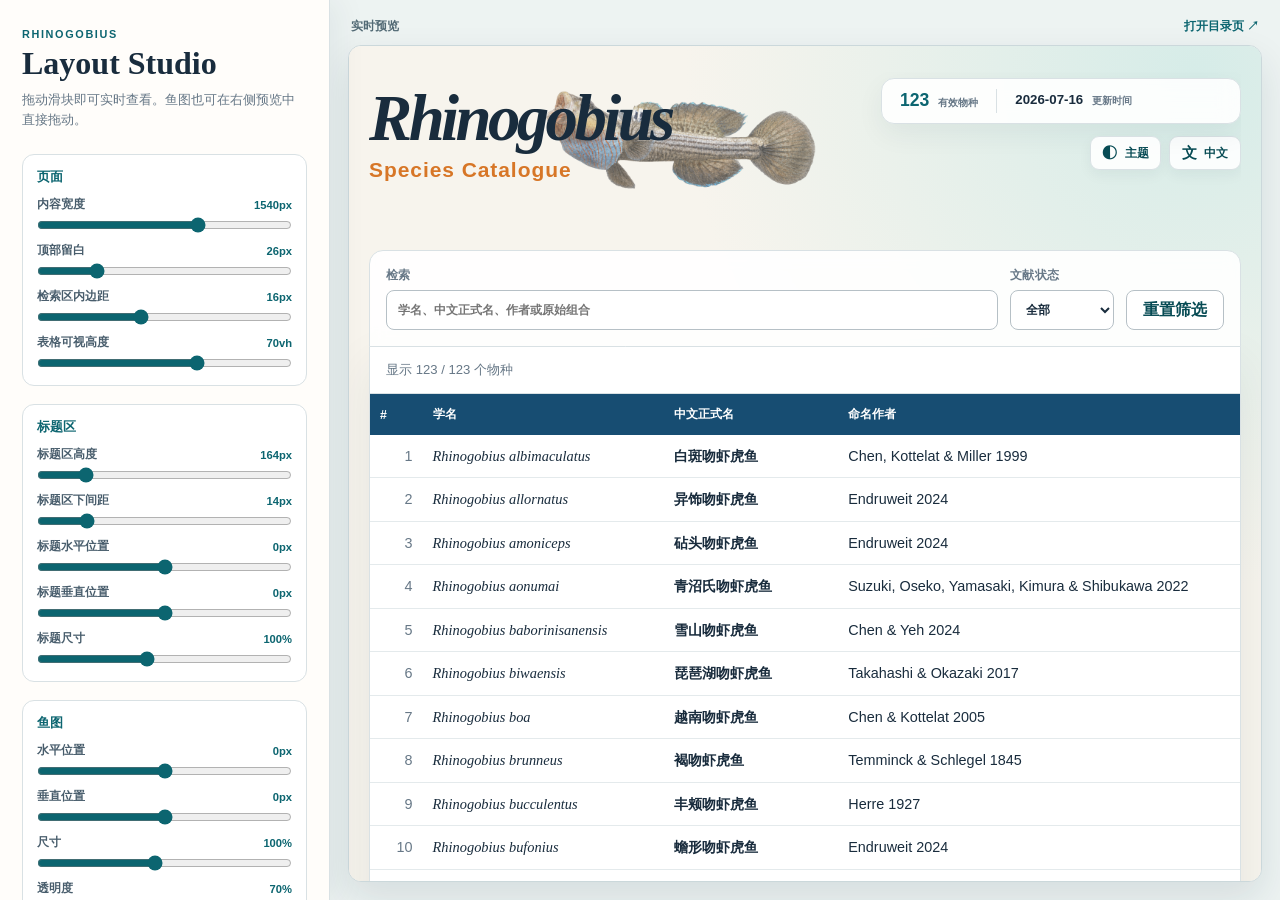
==== editor.html @ 57cc5a98 "Add visual layout studio" ====
<!doctype html>
<html lang="zh-CN">
  <head>
    <meta charset="utf-8" />
    <meta name="viewport" content="width=device-width, initial-scale=1" />
    <meta name="robots" content="noindex" />
    <title>Rhinogobius Layout Studio</title>
    <link rel="stylesheet" href="editor.css" />
  </head>
  <body>
    <aside class="studio-panel" aria-label="Layout controls">
      <header>
        <p class="eyebrow">RHINOGOBIUS</p>
        <h1>Layout Studio</h1>
        <p class="intro">拖动滑块即可实时查看。鱼图也可在右侧预览中直接拖动。</p>
      </header>

      <section class="control-group">
        <h2>页面</h2>
        <label>内容宽度 <output data-output="shellWidth"></output><input data-layout-control="shellWidth" type="range" min="900" max="1900" step="10" /></label>
        <label>顶部留白 <output data-output="shellTop"></output><input data-layout-control="shellTop" type="range" min="0" max="120" step="1" /></label>
        <label>检索区内边距 <output data-output="controlsPadding"></output><input data-layout-control="controlsPadding" type="range" min="0" max="40" step="1" /></label>
        <label>表格可视高度 <output data-output="tableHeight"></output><input data-layout-control="tableHeight" type="range" min="35" max="90" step="1" /></label>
      </section>

      <section class="control-group">
        <h2>标题区</h2>
        <label>标题区高度 <output data-output="heroHeight"></output><input data-layout-control="heroHeight" type="range" min="90" max="520" step="1" /></label>
        <label>标题区下间距 <output data-output="heroGap"></output><input data-layout-control="heroGap" type="range" min="0" max="80" step="1" /></label>
        <label>标题水平位置 <output data-output="brandX"></output><input data-layout-control="brandX" type="range" min="-500" max="500" step="1" /></label>
        <label>标题垂直位置 <output data-output="brandY"></output><input data-layout-control="brandY" type="range" min="-240" max="240" step="1" /></label>
        <label>标题尺寸 <output data-output="brandScale"></output><input data-layout-control="brandScale" type="range" min="55" max="160" step="1" /></label>
      </section>

      <section class="control-group">
        <h2>鱼图</h2>
        <label>水平位置 <output data-output="fishX"></output><input data-layout-control="fishX" type="range" min="-420" max="420" step="1" /></label>
        <label>垂直位置 <output data-output="fishY"></output><input data-layout-control="fishY" type="range" min="-240" max="240" step="1" /></label>
        <label>尺寸 <output data-output="fishScale"></output><input data-layout-control="fishScale" type="range" min="40" max="170" step="1" /></label>
        <label>透明度 <output data-output="fishOpacity"></output><input data-layout-control="fishOpacity" type="range" min="15" max="100" step="1" /></label>
      </section>

      <section class="control-group">
        <h2>右侧信息</h2>
        <label>水平位置 <output data-output="sideX"></output><input data-layout-control="sideX" type="range" min="-500" max="500" step="1" /></label>
        <label>垂直位置 <output data-output="sideY"></output><input data-layout-control="sideY" type="range" min="-240" max="240" step="1" /></label>
      </section>

      <div class="studio-actions">
        <button id="reset-layout" type="button">恢复默认</button>
        <button id="copy-layout" type="button">复制配置</button>
      </div>
      <p id="studio-status" class="studio-status" role="status">配置仅保存在此浏览器。</p>
    </aside>

    <main class="studio-preview">
      <div class="preview-toolbar"><span>实时预览</span><a href="index.html" target="_blank" rel="noreferrer">打开目录页 ↗</a></div>
      <iframe id="catalogue-preview" title="Rhinogobius catalogue preview" src="index.html"></iframe>
    </main>
    <script src="editor.js"></script>
  </body>
</html>
---- editor.css ----
:root { color-scheme: light; font-family: Arial, "Microsoft YaHei", sans-serif; color: #192c3d; background: #edf3f2; }
* { box-sizing: border-box; }
body { min-height: 100vh; margin: 0; display: grid; grid-template-columns: 330px minmax(0, 1fr); background: #edf3f2; }
.studio-panel { z-index: 1; height: 100vh; overflow: auto; padding: 28px 22px 32px; background: #fffdfa; border-right: 1px solid #d9e1e4; box-shadow: 8px 0 30px rgba(20, 48, 64, .06); }
.eyebrow { margin: 0; color: #0c6570; font-size: .68rem; font-weight: 800; letter-spacing: .15em; }
h1 { margin: 5px 0 8px; font-family: Georgia, "Times New Roman", serif; font-size: 2rem; }
.intro { margin: 0 0 24px; color: #677887; font-size: .81rem; line-height: 1.55; }
.control-group { margin: 0 0 18px; padding: 14px; border: 1px solid #d9e1e4; border-radius: 12px; background: #fff; }
h2 { margin: 0 0 11px; color: #0c6570; font-size: .81rem; }
label { display: grid; grid-template-columns: 1fr auto; gap: 5px 10px; align-items: center; margin-top: 10px; color: #485d6c; font-size: .72rem; font-weight: 700; }
label:first-of-type { margin-top: 0; }
output { color: #0c6570; font-size: .7rem; font-variant-numeric: tabular-nums; }
input[type="range"] { grid-column: 1 / -1; width: 100%; height: 16px; margin: 0; accent-color: #0c6570; }
.studio-actions { display: grid; grid-template-columns: 1fr 1fr; gap: 9px; }
button { min-height: 36px; border: 1px solid #b9cbd0; border-radius: 8px; color: #074b54; background: #fff; font: inherit; font-size: .76rem; font-weight: 800; cursor: pointer; }
button:hover { border-color: #0c6570; background: #edf8f7; }
.studio-status { min-height: 2.4em; margin: 12px 2px 0; color: #677887; font-size: .72rem; line-height: 1.45; }
.studio-preview { min-width: 0; height: 100vh; padding: 18px; display: grid; grid-template-rows: auto minmax(0, 1fr); gap: 10px; }
.preview-toolbar { display: flex; justify-content: space-between; align-items: center; padding: 0 3px; color: #526a75; font-size: .78rem; font-weight: 700; }
.preview-toolbar a { color: #0c6570; text-decoration: none; }
iframe { width: 100%; height: 100%; border: 1px solid #cbd8db; border-radius: 13px; background: #fff; box-shadow: 0 16px 38px rgba(20, 48, 64, .11); }
@media (max-width: 900px) { body { grid-template-columns: 1fr; } .studio-panel { height: auto; border-right: 0; border-bottom: 1px solid #d9e1e4; } .studio-preview { height: 78vh; } }
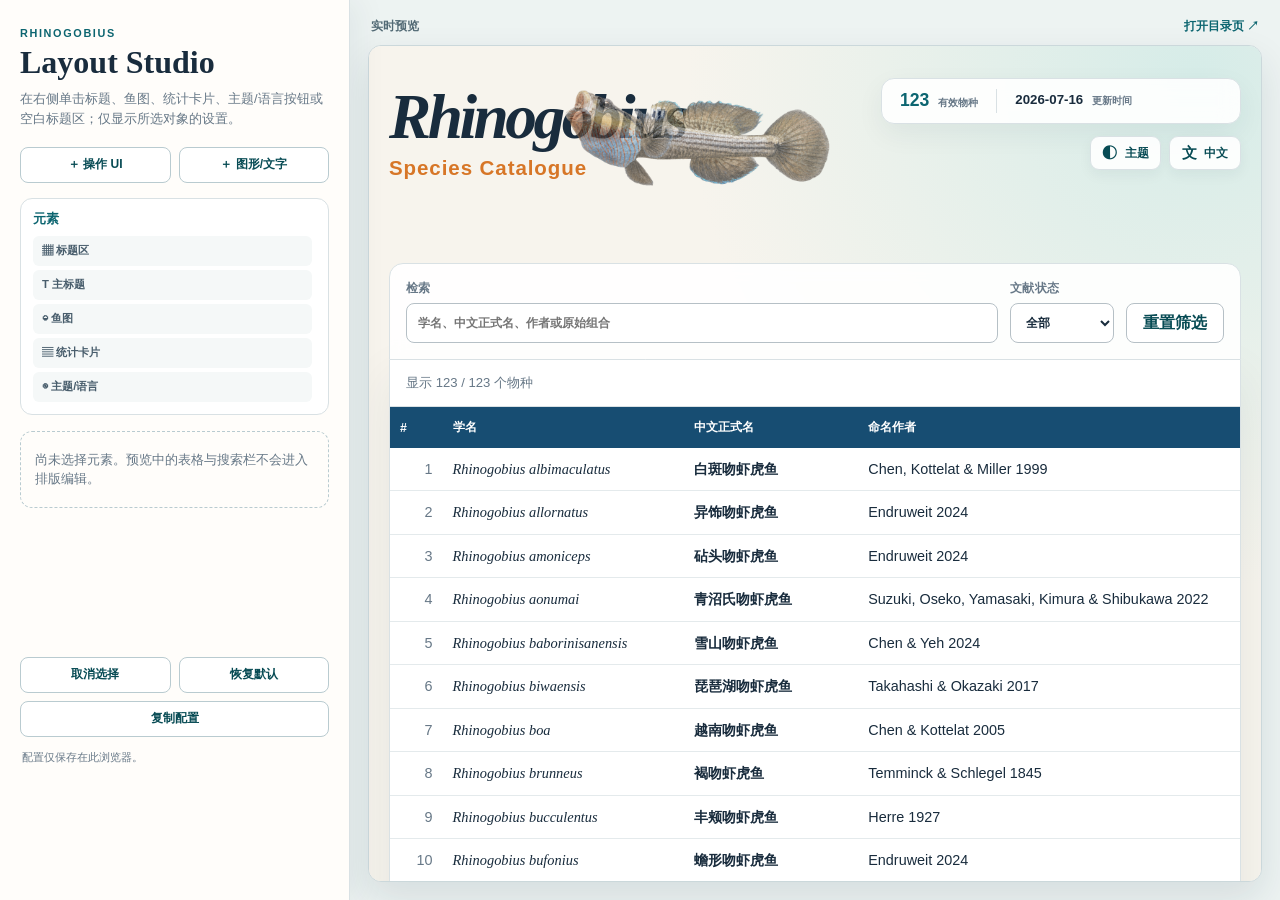
==== commit e300c21b: "Add selectable layout canvas" ====
--- a/editor.html
+++ b/editor.html
@@ -8,55 +8,34 @@
     <link rel="stylesheet" href="editor.css" />
   </head>
   <body>
-    <aside class="studio-panel" aria-label="Layout controls">
+    <aside class="studio-panel" aria-label="可视化布局工作台">
       <header>
         <p class="eyebrow">RHINOGOBIUS</p>
         <h1>Layout Studio</h1>
-        <p class="intro">拖动滑块即可实时查看。鱼图也可在右侧预览中直接拖动。</p>
+        <p class="intro">在右侧单击标题、鱼图、统计卡片、主题/语言按钮或空白标题区；仅显示所选对象的设置。</p>
       </header>
-
-      <section class="control-group">
-        <h2>页面</h2>
-        <label>内容宽度 <output data-output="shellWidth"></output><input data-layout-control="shellWidth" type="range" min="900" max="1900" step="10" /></label>
-        <label>顶部留白 <output data-output="shellTop"></output><input data-layout-control="shellTop" type="range" min="0" max="120" step="1" /></label>
-        <label>检索区内边距 <output data-output="controlsPadding"></output><input data-layout-control="controlsPadding" type="range" min="0" max="40" step="1" /></label>
-        <label>表格可视高度 <output data-output="tableHeight"></output><input data-layout-control="tableHeight" type="range" min="35" max="90" step="1" /></label>
+      <div class="studio-tools" aria-label="新增元素">
+        <button id="add-operation" type="button">＋ 操作 UI</button>
+        <button id="add-graphic" type="button">＋ 图形/文字</button>
+      </div>
+      <section class="layers-panel" aria-label="元素面板">
+        <h2>元素</h2>
+        <div id="layers" class="layers"></div>
       </section>
-
-      <section class="control-group">
-        <h2>标题区</h2>
-        <label>标题区高度 <output data-output="heroHeight"></output><input data-layout-control="heroHeight" type="range" min="90" max="520" step="1" /></label>
-        <label>标题区下间距 <output data-output="heroGap"></output><input data-layout-control="heroGap" type="range" min="0" max="80" step="1" /></label>
-        <label>标题水平位置 <output data-output="brandX"></output><input data-layout-control="brandX" type="range" min="-500" max="500" step="1" /></label>
-        <label>标题垂直位置 <output data-output="brandY"></output><input data-layout-control="brandY" type="range" min="-240" max="240" step="1" /></label>
-        <label>标题尺寸 <output data-output="brandScale"></output><input data-layout-control="brandScale" type="range" min="55" max="160" step="1" /></label>
+      <section id="inspector" class="inspector" aria-live="polite">
+        <p class="empty-state">尚未选择元素。预览中的表格与搜索栏不会进入排版编辑。</p>
       </section>
-
-      <section class="control-group">
-        <h2>鱼图</h2>
-        <label>水平位置 <output data-output="fishX"></output><input data-layout-control="fishX" type="range" min="-420" max="420" step="1" /></label>
-        <label>垂直位置 <output data-output="fishY"></output><input data-layout-control="fishY" type="range" min="-240" max="240" step="1" /></label>
-        <label>尺寸 <output data-output="fishScale"></output><input data-layout-control="fishScale" type="range" min="40" max="170" step="1" /></label>
-        <label>透明度 <output data-output="fishOpacity"></output><input data-layout-control="fishOpacity" type="range" min="15" max="100" step="1" /></label>
-      </section>
-
-      <section class="control-group">
-        <h2>右侧信息</h2>
-        <label>水平位置 <output data-output="sideX"></output><input data-layout-control="sideX" type="range" min="-500" max="500" step="1" /></label>
-        <label>垂直位置 <output data-output="sideY"></output><input data-layout-control="sideY" type="range" min="-240" max="240" step="1" /></label>
-      </section>
-
-      <div class="studio-actions">
+      <footer class="studio-footer">
+        <button id="deselect" type="button">取消选择</button>
         <button id="reset-layout" type="button">恢复默认</button>
         <button id="copy-layout" type="button">复制配置</button>
-      </div>
-      <p id="studio-status" class="studio-status" role="status">配置仅保存在此浏览器。</p>
+        <p id="studio-status" class="studio-status" role="status">配置仅保存在此浏览器。</p>
+      </footer>
     </aside>
-
     <main class="studio-preview">
       <div class="preview-toolbar"><span>实时预览</span><a href="index.html" target="_blank" rel="noreferrer">打开目录页 ↗</a></div>
       <iframe id="catalogue-preview" title="Rhinogobius catalogue preview" src="index.html"></iframe>
     </main>
-    <script src="editor.js"></script>
+    <script src="editor.js?v=layout-studio-20260717"></script>
   </body>
 </html>
--- a/editor.css
+++ b/editor.css
@@ -1,22 +1,36 @@
-:root { color-scheme: light; font-family: Arial, "Microsoft YaHei", sans-serif; color: #192c3d; background: #edf3f2; }
+:root { color: #192c3d; background: #edf3f2; font-family: Arial, "Microsoft YaHei", sans-serif; }
 * { box-sizing: border-box; }
-body { min-height: 100vh; margin: 0; display: grid; grid-template-columns: 330px minmax(0, 1fr); background: #edf3f2; }
-.studio-panel { z-index: 1; height: 100vh; overflow: auto; padding: 28px 22px 32px; background: #fffdfa; border-right: 1px solid #d9e1e4; box-shadow: 8px 0 30px rgba(20, 48, 64, .06); }
+body { min-height: 100vh; margin: 0; display: grid; grid-template-columns: 350px minmax(0, 1fr); background: #edf3f2; }
+.studio-panel { z-index: 1; height: 100vh; overflow: auto; padding: 27px 20px 20px; background: #fffdfa; border-right: 1px solid #d9e1e4; box-shadow: 8px 0 30px rgba(20, 48, 64, .06); }
 .eyebrow { margin: 0; color: #0c6570; font-size: .68rem; font-weight: 800; letter-spacing: .15em; }
 h1 { margin: 5px 0 8px; font-family: Georgia, "Times New Roman", serif; font-size: 2rem; }
-.intro { margin: 0 0 24px; color: #677887; font-size: .81rem; line-height: 1.55; }
-.control-group { margin: 0 0 18px; padding: 14px; border: 1px solid #d9e1e4; border-radius: 12px; background: #fff; }
-h2 { margin: 0 0 11px; color: #0c6570; font-size: .81rem; }
-label { display: grid; grid-template-columns: 1fr auto; gap: 5px 10px; align-items: center; margin-top: 10px; color: #485d6c; font-size: .72rem; font-weight: 700; }
-label:first-of-type { margin-top: 0; }
-output { color: #0c6570; font-size: .7rem; font-variant-numeric: tabular-nums; }
-input[type="range"] { grid-column: 1 / -1; width: 100%; height: 16px; margin: 0; accent-color: #0c6570; }
-.studio-actions { display: grid; grid-template-columns: 1fr 1fr; gap: 9px; }
-button { min-height: 36px; border: 1px solid #b9cbd0; border-radius: 8px; color: #074b54; background: #fff; font: inherit; font-size: .76rem; font-weight: 800; cursor: pointer; }
+.intro { margin: 0 0 18px; color: #677887; font-size: .8rem; line-height: 1.55; }
+.studio-tools, .studio-footer { display: grid; grid-template-columns: 1fr 1fr; gap: 8px; }
+button { min-height: 36px; border: 1px solid #b9cbd0; border-radius: 8px; color: #074b54; background: #fff; font: inherit; font-size: .75rem; font-weight: 800; cursor: pointer; }
 button:hover { border-color: #0c6570; background: #edf8f7; }
-.studio-status { min-height: 2.4em; margin: 12px 2px 0; color: #677887; font-size: .72rem; line-height: 1.45; }
+.studio-footer { margin-top: 16px; }
+.studio-footer #copy-layout { grid-column: 1 / -1; }
+.layers-panel { margin-top: 15px; padding: 12px; border: 1px solid #d9e1e4; border-radius: 12px; background: #fff; }
+.layers-panel h2 { margin: 0 0 8px; color: #0c6570; font-size: .8rem; }
+.layers { display: grid; gap: 4px; }
+.layer-row { display: grid; grid-template-columns: minmax(0, 1fr) auto; gap: 4px; }
+.layer-item, .layer-visibility { min-height: 30px; padding: 0 8px; border: 1px solid transparent; border-radius: 6px; color: #485d6c; background: #f5f8f8; font-size: .71rem; font-weight: 700; text-align: left; }
+.layer-item.is-selected { border-color: #d77627; color: #074b54; background: #fff7ef; }
+.layer-visibility { min-width: 30px; padding: 0; text-align: center; }
+.inspector { min-height: 210px; margin-top: 16px; }
+.empty-state { margin: 0; padding: 18px 14px; border: 1px dashed #b9cbd0; border-radius: 12px; color: #677887; font-size: .8rem; line-height: 1.55; }
+.inspector-card { padding: 14px; border: 1px solid #d9e1e4; border-radius: 12px; background: #fff; }
+.inspector-title { display: flex; align-items: center; justify-content: space-between; gap: 8px; margin: 0 0 13px; color: #0c6570; font-size: .87rem; }
+.inspector-title button { min-height: 28px; padding: 0 8px; color: #a34232; font-size: .68rem; }
+.field { display: grid; grid-template-columns: 1fr auto; gap: 5px 8px; align-items: center; margin-top: 11px; color: #485d6c; font-size: .72rem; font-weight: 700; }
+.field:first-of-type { margin-top: 0; }
+.field input[type="range"] { grid-column: 1 / -1; width: 100%; margin: 0; accent-color: #0c6570; }
+.field input:not([type="range"]), .field select { grid-column: 1 / -1; width: 100%; min-height: 34px; padding: 0 8px; border: 1px solid #c5d2d6; border-radius: 7px; color: #192c3d; background: #fff; font: inherit; font-size: .76rem; }
+.field input[type="color"] { padding: 2px; }
+output { color: #0c6570; font-size: .69rem; font-variant-numeric: tabular-nums; }
+.studio-status { grid-column: 1 / -1; min-height: 2.4em; margin: 4px 2px 0; color: #677887; font-size: .71rem; line-height: 1.45; }
 .studio-preview { min-width: 0; height: 100vh; padding: 18px; display: grid; grid-template-rows: auto minmax(0, 1fr); gap: 10px; }
 .preview-toolbar { display: flex; justify-content: space-between; align-items: center; padding: 0 3px; color: #526a75; font-size: .78rem; font-weight: 700; }
 .preview-toolbar a { color: #0c6570; text-decoration: none; }
 iframe { width: 100%; height: 100%; border: 1px solid #cbd8db; border-radius: 13px; background: #fff; box-shadow: 0 16px 38px rgba(20, 48, 64, .11); }
-@media (max-width: 900px) { body { grid-template-columns: 1fr; } .studio-panel { height: auto; border-right: 0; border-bottom: 1px solid #d9e1e4; } .studio-preview { height: 78vh; } }
+@media (max-width: 900px) { body { grid-template-columns: 1fr; } .studio-panel { height: auto; border-right: 0; border-bottom: 1px solid #d9e1e4; } .studio-preview { height: 76vh; } }
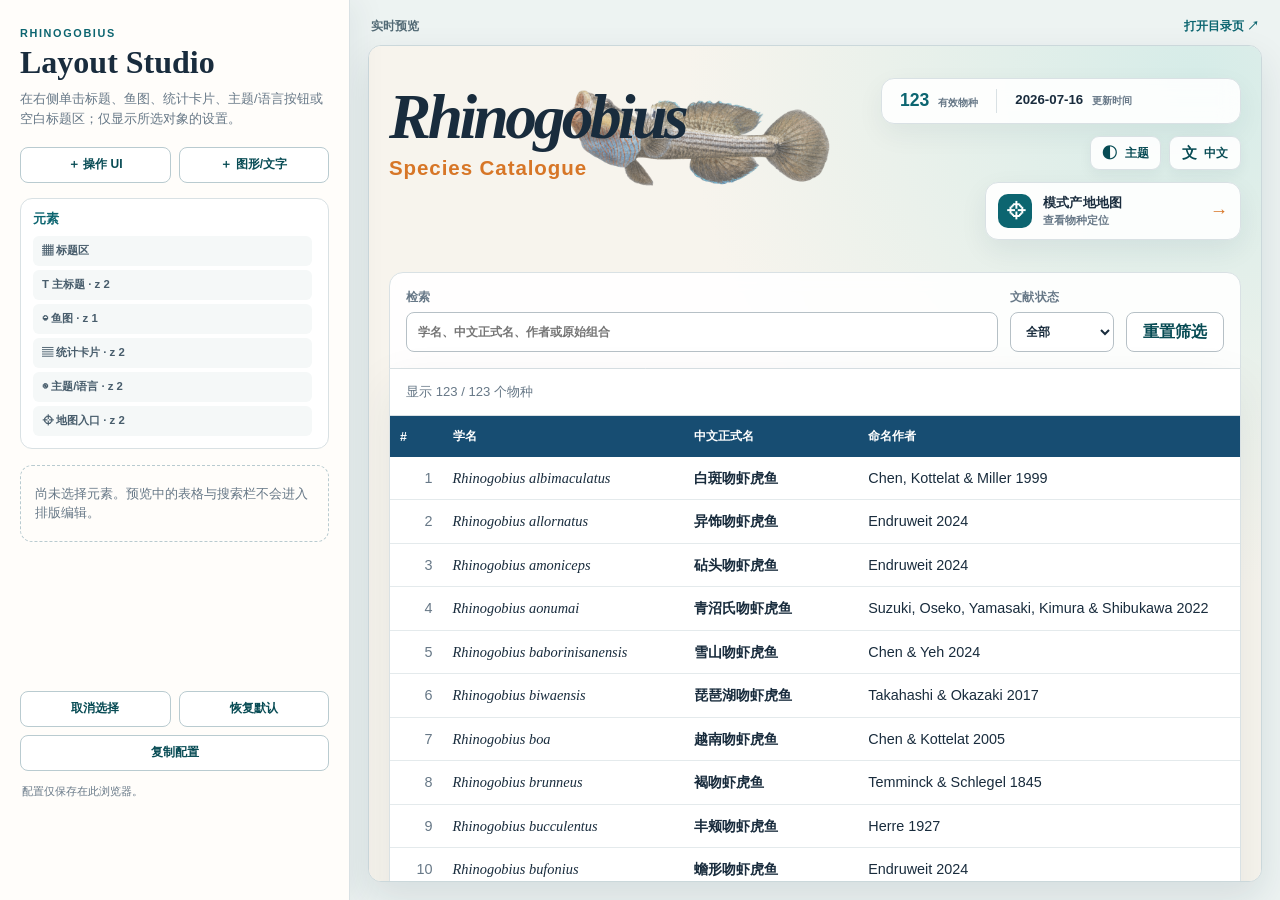
==== commit 68fd54db: "Publish interactive type-locality map" ====
--- a/editor.html
+++ b/editor.html
@@ -36,6 +36,6 @@
       <div class="preview-toolbar"><span>实时预览</span><a href="index.html" target="_blank" rel="noreferrer">打开目录页 ↗</a></div>
       <iframe id="catalogue-preview" title="Rhinogobius catalogue preview" src="index.html"></iframe>
     </main>
-    <script src="editor.js?v=layout-studio-20260717"></script>
+    <script src="editor.js?v=map-entry-20260918"></script>
   </body>
 </html>
